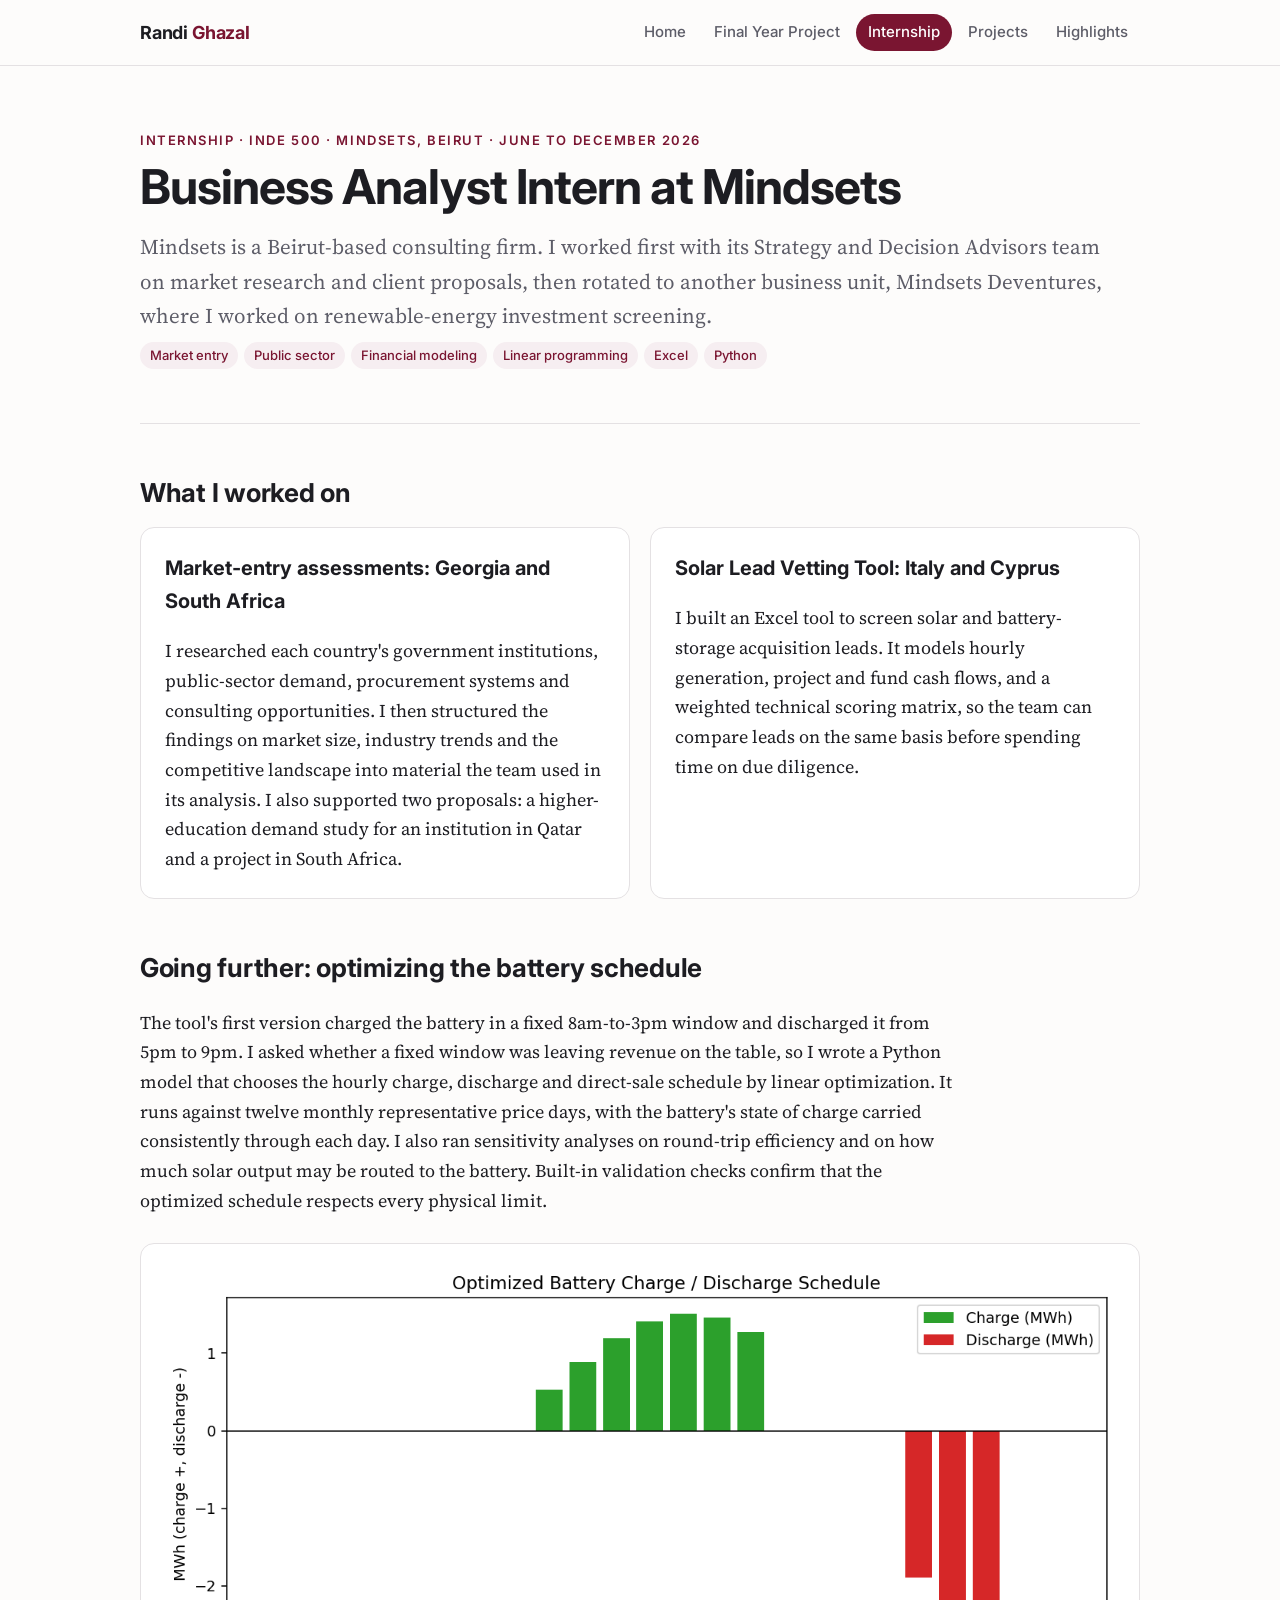
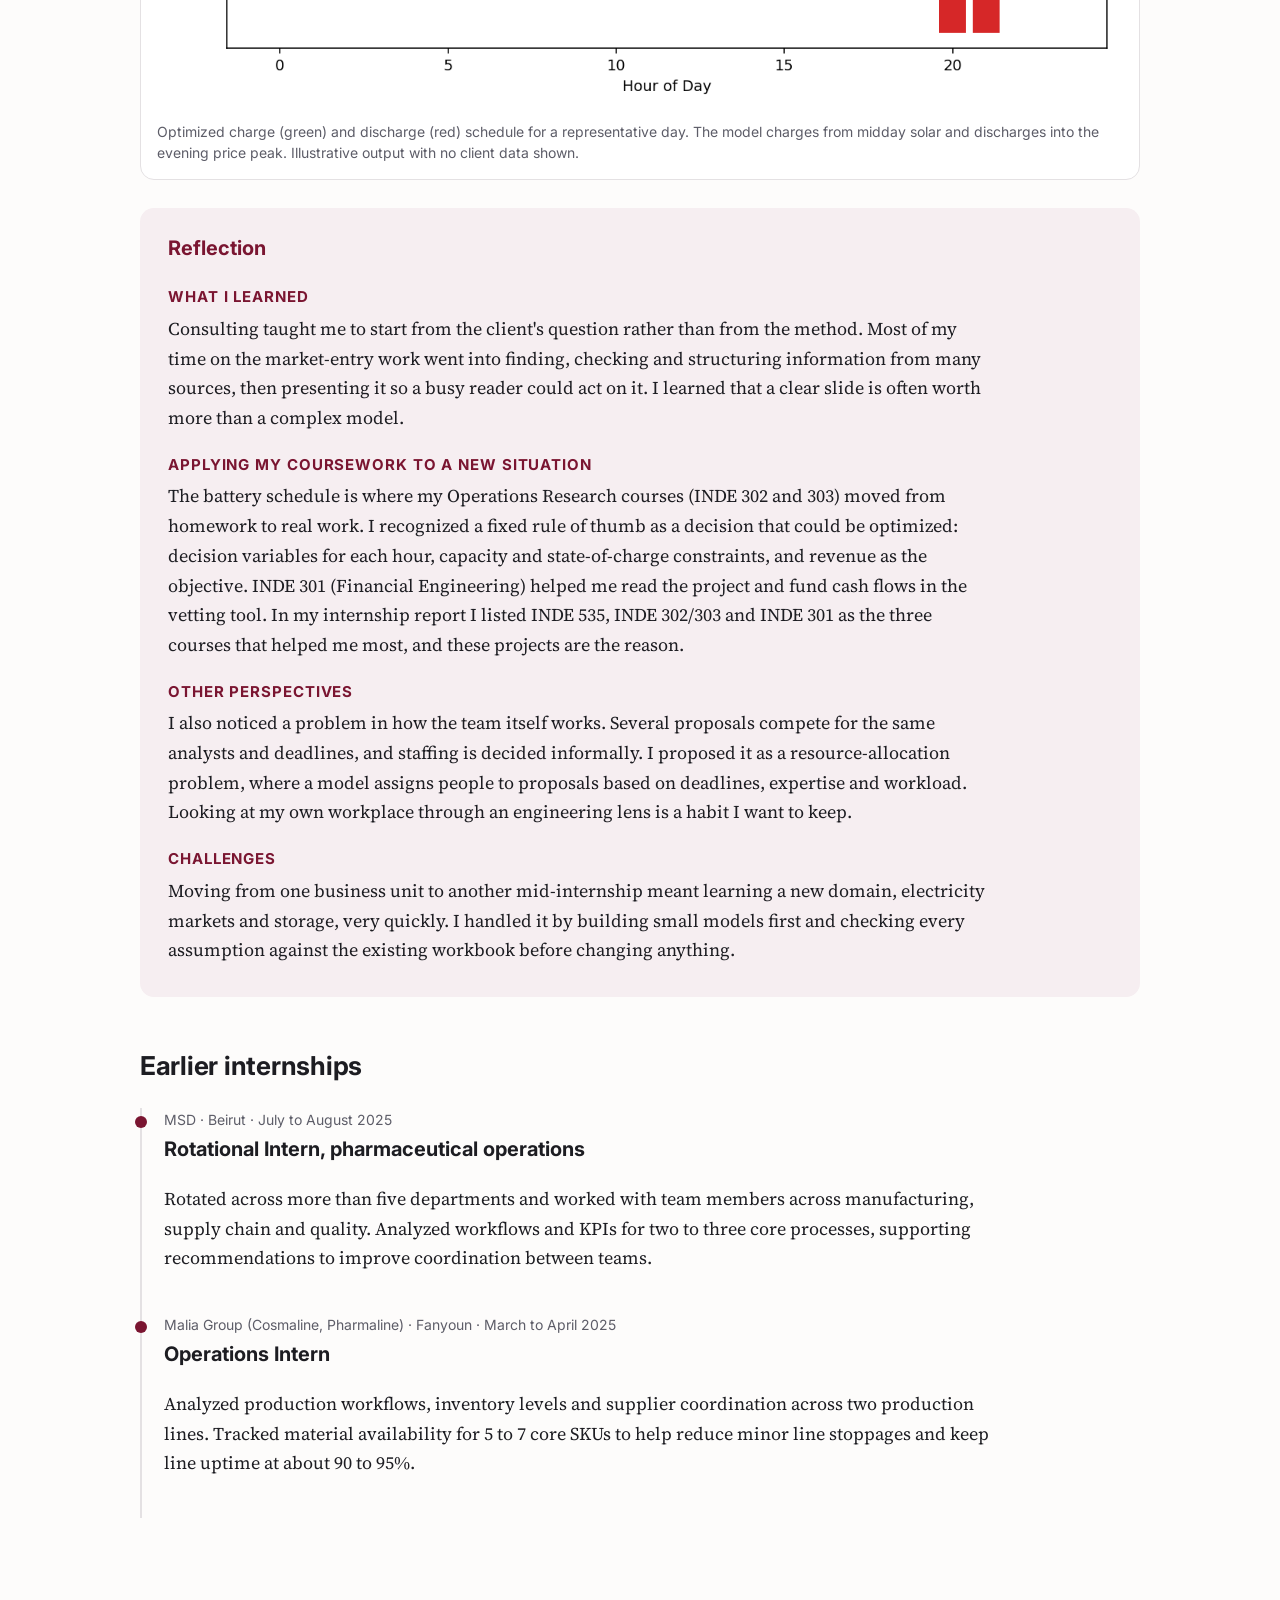
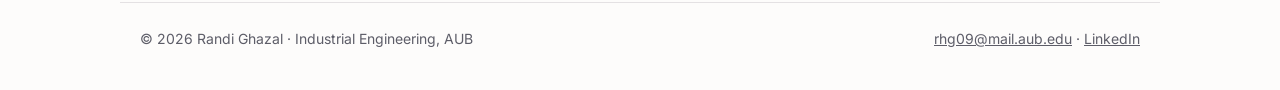
==== internship.html @ a2ebb348 "Digital portfolio: home, FYP, internship, projects, highlights Co-Authored-By: Claude Opus 5.5 <nore" ====
<!doctype html>
<html lang="en">
<head>
<meta charset="utf-8">
<meta name="viewport" content="width=device-width, initial-scale=1">
<title>Internship | Randi Ghazal</title>
<meta name="description" content="Randi Ghazal's internship as a Business Analyst Intern at Mindsets, plus earlier internships at MSD and Malia Group.">
<link rel="stylesheet" href="style.css">
</head>
<body>
<header class="site"><div class="bar">
  <a class="brand" href="index.html">Randi <span>Ghazal</span></a>
  <nav aria-label="Main"><ul>
    <li><a href="index.html">Home</a></li>
    <li><a href="fyp.html">Final Year Project</a></li>
    <li><a href="internship.html" aria-current="page">Internship</a></li>
    <li><a href="projects.html">Projects</a></li>
    <li><a href="highlights.html">Highlights</a></li>
  </ul></nav>
</div></header>

<main>
  <section class="hero">
    <p class="eyebrow">Internship · INDE 500 · Mindsets, Beirut · June to December 2026</p>
    <h1>Business Analyst Intern at Mindsets</h1>
    <p class="lede">Mindsets is a Beirut-based consulting firm. I worked first with its Strategy and Decision Advisors team on market research and client proposals, then rotated to another business unit, Mindsets Deventures, where I worked on renewable-energy investment screening.</p>
    <ul class="tags">
      <li class="tag">Market entry</li><li class="tag">Public sector</li><li class="tag">Financial modeling</li><li class="tag">Linear programming</li><li class="tag">Excel</li><li class="tag">Python</li>
    </ul>
  </section>

  <h2>What I worked on</h2>
  <div class="grid">
    <div class="card">
      <h3>Market-entry assessments: Georgia and South Africa</h3>
      <p>I researched each country's government institutions, public-sector demand, procurement systems and consulting opportunities. I then structured the findings on market size, industry trends and the competitive landscape into material the team used in its analysis. I also supported two proposals: a higher-education demand study for an institution in Qatar and a project in South Africa.</p>
    </div>
    <div class="card">
      <h3>Solar Lead Vetting Tool: Italy and Cyprus</h3>
      <p>I built an Excel tool to screen solar and battery-storage acquisition leads. It models hourly generation, project and fund cash flows, and a weighted technical scoring matrix, so the team can compare leads on the same basis before spending time on due diligence.</p>
    </div>
  </div>

  <h2>Going further: optimizing the battery schedule</h2>
  <p>The tool's first version charged the battery in a fixed 8am-to-3pm window and discharged it from 5pm to 9pm. I asked whether a fixed window was leaving revenue on the table, so I wrote a Python model that chooses the hourly charge, discharge and direct-sale schedule by linear optimization. It runs against twelve monthly representative price days, with the battery's state of charge carried consistently through each day. I also ran sensitivity analyses on round-trip efficiency and on how much solar output may be routed to the battery. Built-in validation checks confirm that the optimized schedule respects every physical limit.</p>
  <figure>
    <img src="assets/mindsets-dispatch.png" alt="Bar chart of an optimized daily battery schedule: charging from about 8am to 2pm and discharging from 7pm to 9pm.">
    <figcaption>Optimized charge (green) and discharge (red) schedule for a representative day. The model charges from midday solar and discharges into the evening price peak. Illustrative output with no client data shown.</figcaption>
  </figure>

  <div class="reflection">
    <h3>Reflection</h3>
    <h4>What I learned</h4>
    <p>Consulting taught me to start from the client's question rather than from the method. Most of my time on the market-entry work went into finding, checking and structuring information from many sources, then presenting it so a busy reader could act on it. I learned that a clear slide is often worth more than a complex model.</p>
    <h4>Applying my coursework to a new situation</h4>
    <p>The battery schedule is where my Operations Research courses (INDE 302 and 303) moved from homework to real work. I recognized a fixed rule of thumb as a decision that could be optimized: decision variables for each hour, capacity and state-of-charge constraints, and revenue as the objective. INDE 301 (Financial Engineering) helped me read the project and fund cash flows in the vetting tool. In my internship report I listed INDE 535, INDE 302/303 and INDE 301 as the three courses that helped me most, and these projects are the reason.</p>
    <h4>Other perspectives</h4>
    <p>I also noticed a problem in how the team itself works. Several proposals compete for the same analysts and deadlines, and staffing is decided informally. I proposed it as a resource-allocation problem, where a model assigns people to proposals based on deadlines, expertise and workload. Looking at my own workplace through an engineering lens is a habit I want to keep.</p>
    <h4>Challenges</h4>
    <p>Moving from one business unit to another mid-internship meant learning a new domain, electricity markets and storage, very quickly. I handled it by building small models first and checking every assumption against the existing workbook before changing anything.</p>
  </div>

  <h2>Earlier internships</h2>
  <ul class="timeline">
    <li>
      <p class="meta">MSD · Beirut · July to August 2025</p>
      <h3 style="margin-top:2px">Rotational Intern, pharmaceutical operations</h3>
      <p>Rotated across more than five departments and worked with team members across manufacturing, supply chain and quality. Analyzed workflows and KPIs for two to three core processes, supporting recommendations to improve coordination between teams.</p>
    </li>
    <li>
      <p class="meta">Malia Group (Cosmaline, Pharmaline) · Fanyoun · March to April 2025</p>
      <h3 style="margin-top:2px">Operations Intern</h3>
      <p>Analyzed production workflows, inventory levels and supplier coordination across two production lines. Tracked material availability for 5 to 7 core SKUs to help reduce minor line stoppages and keep line uptime at about 90 to 95%.</p>
    </li>
  </ul>
</main>

<footer>
  <span>© 2026 Randi Ghazal · Industrial Engineering, AUB</span>
  <span><a href="mailto:rhg09@mail.aub.edu">rhg09@mail.aub.edu</a> · <a href="https://www.linkedin.com/in/randi-ghazal-7138972a2/" target="_blank" rel="noopener">LinkedIn</a></span>
</footer>
</body>
</html>
---- style.css ----
@import url('https://fonts.googleapis.com/css2?family=Inter:wght@400;500;600;700&family=Source+Serif+4:ital,wght@0,400;0,600;1,400&display=swap');

:root {
  --maroon: #7a1531;
  --maroon-soft: #f6eef1;
  --ink: #1d1d22;
  --muted: #5d5d68;
  --line: #e4e1e3;
  --bg: #fdfcfb;
  --card: #ffffff;
  --max: 1040px;
}

* { box-sizing: border-box; }
html { scroll-behavior: smooth; }
body {
  margin: 0;
  background: var(--bg);
  color: var(--ink);
  font-family: 'Source Serif 4', Georgia, serif;
  font-size: 18px;
  line-height: 1.65;
}
h1, h2, h3, h4, nav, .eyebrow, .tag, .btn, .stat b, figcaption, footer, .meta {
  font-family: 'Inter', system-ui, sans-serif;
}
a { color: var(--maroon); }
img { max-width: 100%; height: auto; display: block; }

/* ---------- header / nav ---------- */
header.site {
  position: sticky; top: 0; z-index: 10;
  background: rgba(253,252,251,.94);
  backdrop-filter: blur(6px);
  border-bottom: 1px solid var(--line);
}
.bar {
  max-width: var(--max); margin: 0 auto; padding: 14px 20px;
  display: flex; align-items: center; justify-content: space-between; gap: 16px;
}
.brand { font-family: 'Inter', sans-serif; font-weight: 700; color: var(--ink); text-decoration: none; letter-spacing: -.01em; }
.brand span { color: var(--maroon); }
nav ul { list-style: none; margin: 0; padding: 0; display: flex; gap: 4px; flex-wrap: wrap; }
nav a {
  display: block; padding: 6px 12px; border-radius: 999px;
  color: var(--muted); text-decoration: none; font-size: 15px; font-weight: 500;
}
nav a:hover { color: var(--maroon); background: var(--maroon-soft); }
nav a[aria-current="page"] { color: #fff; background: var(--maroon); }

/* ---------- layout ---------- */
main { max-width: var(--max); margin: 0 auto; padding: 0 20px 64px; }
.hero { padding: 64px 0 40px; border-bottom: 1px solid var(--line); margin-bottom: 40px; }
.eyebrow { text-transform: uppercase; letter-spacing: .12em; font-size: 13px; font-weight: 600; color: var(--maroon); margin: 0 0 10px; }
h1 { font-size: clamp(32px, 5vw, 48px); line-height: 1.1; letter-spacing: -.02em; margin: 0 0 16px; }
h2 { font-size: 26px; letter-spacing: -.01em; margin: 48px 0 12px; }
h3 { font-size: 20px; margin: 28px 0 8px; }
.lede { font-size: 21px; color: var(--muted); max-width: 46em; margin: 0; }
p { max-width: 46em; }
.meta { font-size: 14px; color: var(--muted); margin: 0 0 12px; }

/* ---------- components ---------- */
.grid { display: grid; gap: 20px; grid-template-columns: repeat(auto-fit, minmax(280px, 1fr)); }
.card {
  background: var(--card); border: 1px solid var(--line); border-radius: 14px; padding: 24px;
}
.card h3 { margin-top: 0; }
.card p:last-child { margin-bottom: 0; }
a.card { color: inherit; text-decoration: none; transition: border-color .15s, transform .15s; display: block; }
a.card:hover { border-color: var(--maroon); transform: translateY(-2px); }
.card .more { font-family: 'Inter', sans-serif; font-weight: 600; font-size: 15px; color: var(--maroon); }

.tags { display: flex; flex-wrap: wrap; gap: 6px; margin: 8px 0 14px; padding: 0; list-style: none; }
.tag { font-size: 13px; background: var(--maroon-soft); color: var(--maroon); padding: 3px 10px; border-radius: 999px; font-weight: 500; }

.stats { display: grid; gap: 16px; grid-template-columns: repeat(auto-fit, minmax(170px, 1fr)); margin: 24px 0; }
.stat { border-left: 3px solid var(--maroon); padding: 4px 0 4px 14px; }
.stat b { display: block; font-size: 28px; line-height: 1.2; }
.stat span { font-size: 15px; color: var(--muted); }

.reflection {
  background: var(--maroon-soft); border-radius: 14px; padding: 24px 28px; margin: 28px 0;
}
.reflection h3 { margin-top: 0; color: var(--maroon); }
.reflection h4 { font-size: 15px; text-transform: uppercase; letter-spacing: .06em; color: var(--maroon); margin: 20px 0 4px; }
.reflection p { margin: 0 0 8px; }

figure { margin: 28px 0; background: var(--card); border: 1px solid var(--line); border-radius: 14px; padding: 16px; }
figcaption { font-size: 14px; color: var(--muted); margin-top: 10px; line-height: 1.5; }

.btn {
  display: inline-block; padding: 10px 18px; border-radius: 10px; font-size: 15px; font-weight: 600;
  background: var(--maroon); color: #fff; text-decoration: none; margin: 4px 8px 4px 0;
}
.btn.ghost { background: transparent; color: var(--maroon); border: 1.5px solid var(--maroon); }

.timeline { list-style: none; padding: 0; margin: 20px 0; border-left: 2px solid var(--line); }
.timeline li { position: relative; padding: 0 0 22px 22px; }
.timeline li::before {
  content: ''; position: absolute; left: -7px; top: 8px; width: 12px; height: 12px;
  border-radius: 50%; background: var(--maroon);
}
.timeline .meta { margin: 0; }

.onpage { display: flex; flex-wrap: wrap; gap: 8px; margin: 20px 0 0; padding: 0; list-style: none; }
.onpage a { font-family: 'Inter', sans-serif; font-size: 14px; text-decoration: none; border: 1px solid var(--line); border-radius: 999px; padding: 5px 12px; color: var(--ink); background: #fff; }
.onpage a:hover { border-color: var(--maroon); color: var(--maroon); }

section.project { border-top: 1px solid var(--line); padding-top: 8px; margin-top: 48px; scroll-margin-top: 80px; }

footer {
  border-top: 1px solid var(--line); color: var(--muted); font-size: 14px;
  max-width: var(--max); margin: 0 auto; padding: 24px 20px 40px;
  display: flex; justify-content: space-between; flex-wrap: wrap; gap: 12px;
}
footer a { color: var(--muted); }

@media (max-width: 640px) {
  body { font-size: 17px; }
  .bar { flex-direction: column; align-items: flex-start; gap: 8px; }
  nav a { padding: 5px 10px; font-size: 14px; }
  .hero { padding: 36px 0 28px; }
  .reflection { padding: 20px; }
}
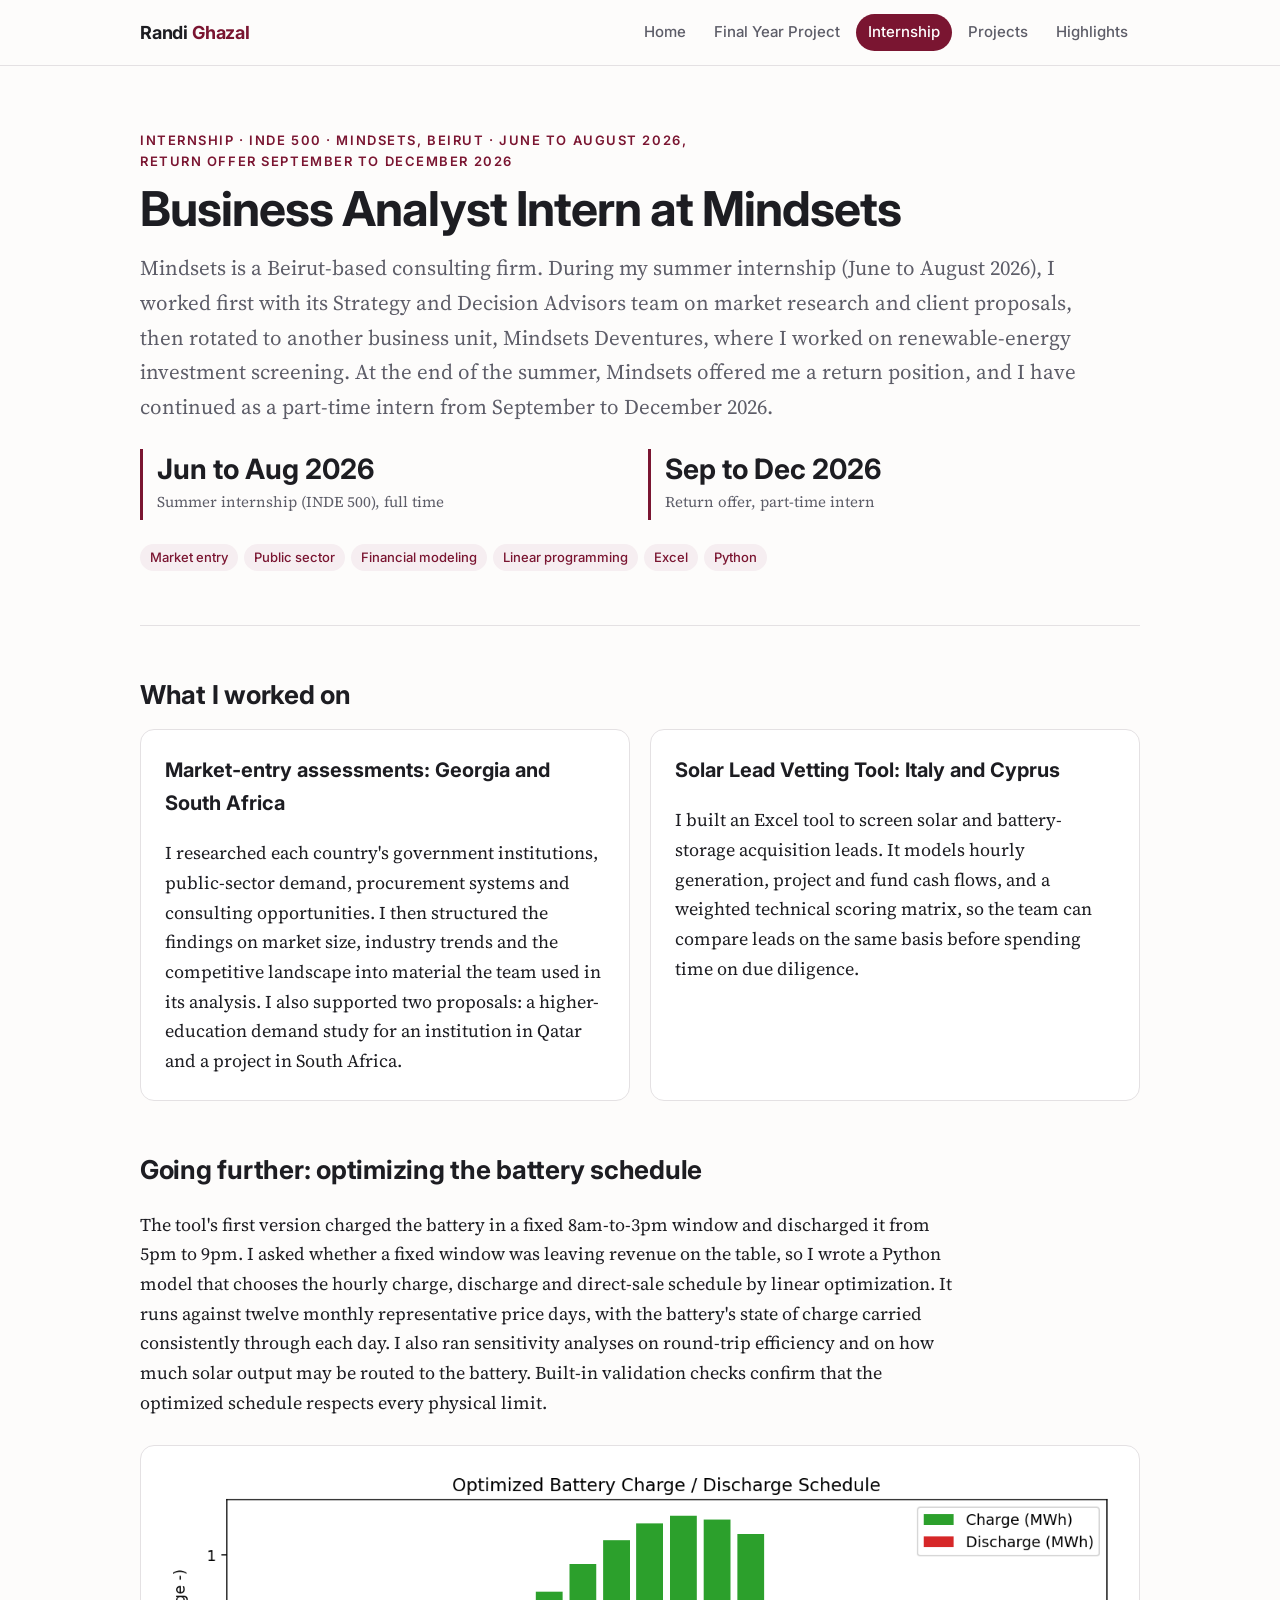
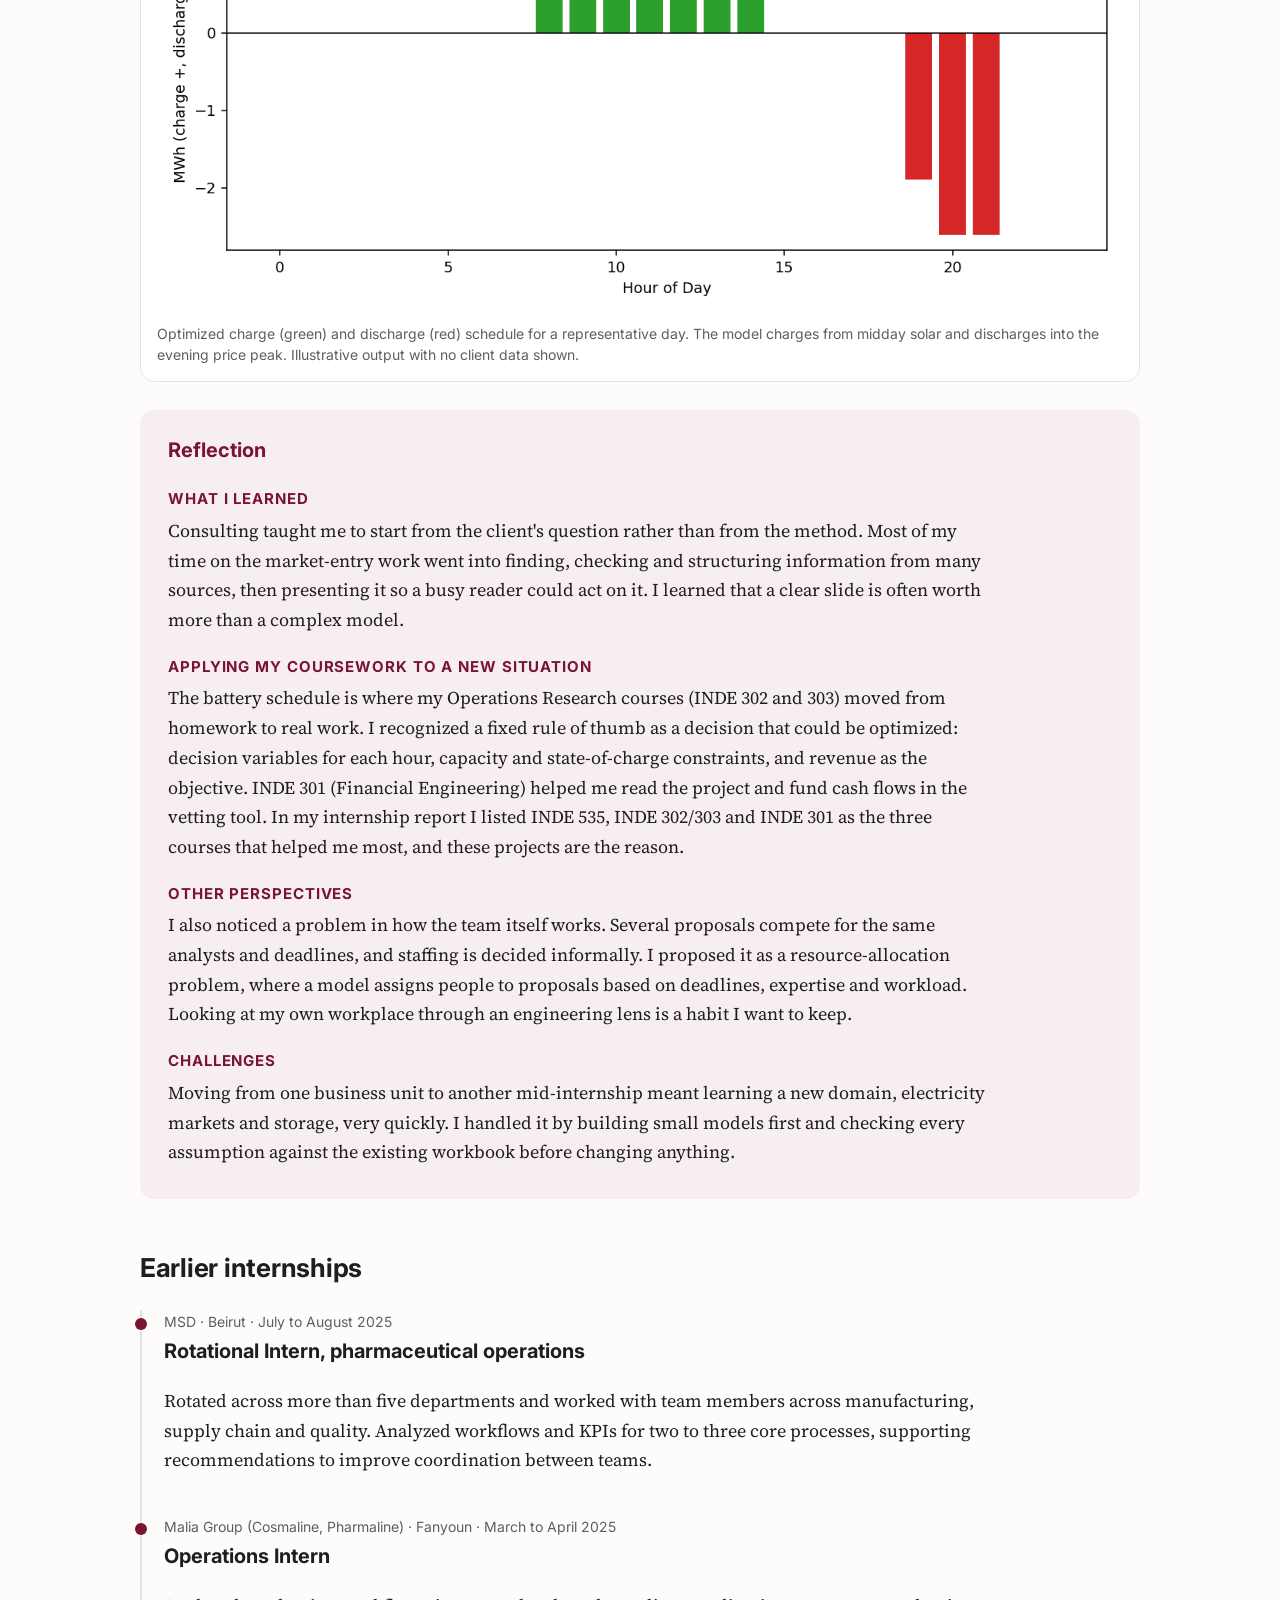
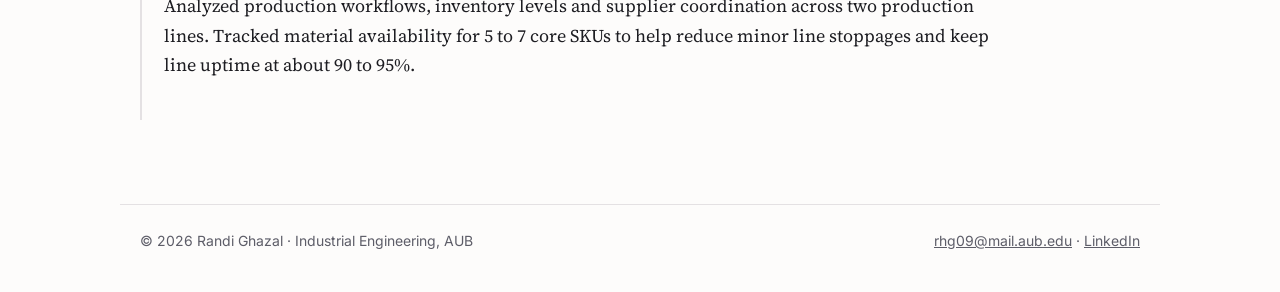
==== commit 66692254: "Internship: summer Jun-Aug 2026, return offer as part-time intern Sep-Dec 2026 Co-Authored-By: Claud" ====
--- a/internship.html
+++ b/internship.html
@@ -21,9 +21,13 @@
 
 <main>
   <section class="hero">
-    <p class="eyebrow">Internship · INDE 500 · Mindsets, Beirut · June to December 2026</p>
+    <p class="eyebrow">Internship · INDE 500 · Mindsets, Beirut · June to August 2026, return offer September to December 2026</p>
     <h1>Business Analyst Intern at Mindsets</h1>
-    <p class="lede">Mindsets is a Beirut-based consulting firm. I worked first with its Strategy and Decision Advisors team on market research and client proposals, then rotated to another business unit, Mindsets Deventures, where I worked on renewable-energy investment screening.</p>
+    <p class="lede">Mindsets is a Beirut-based consulting firm. During my summer internship (June to August 2026), I worked first with its Strategy and Decision Advisors team on market research and client proposals, then rotated to another business unit, Mindsets Deventures, where I worked on renewable-energy investment screening. At the end of the summer, Mindsets offered me a return position, and I have continued as a part-time intern from September to December 2026.</p>
+    <div class="stats">
+      <div class="stat"><b>Jun to Aug 2026</b><span>Summer internship (INDE 500), full time</span></div>
+      <div class="stat"><b>Sep to Dec 2026</b><span>Return offer, part-time intern</span></div>
+    </div>
     <ul class="tags">
       <li class="tag">Market entry</li><li class="tag">Public sector</li><li class="tag">Financial modeling</li><li class="tag">Linear programming</li><li class="tag">Excel</li><li class="tag">Python</li>
     </ul>
